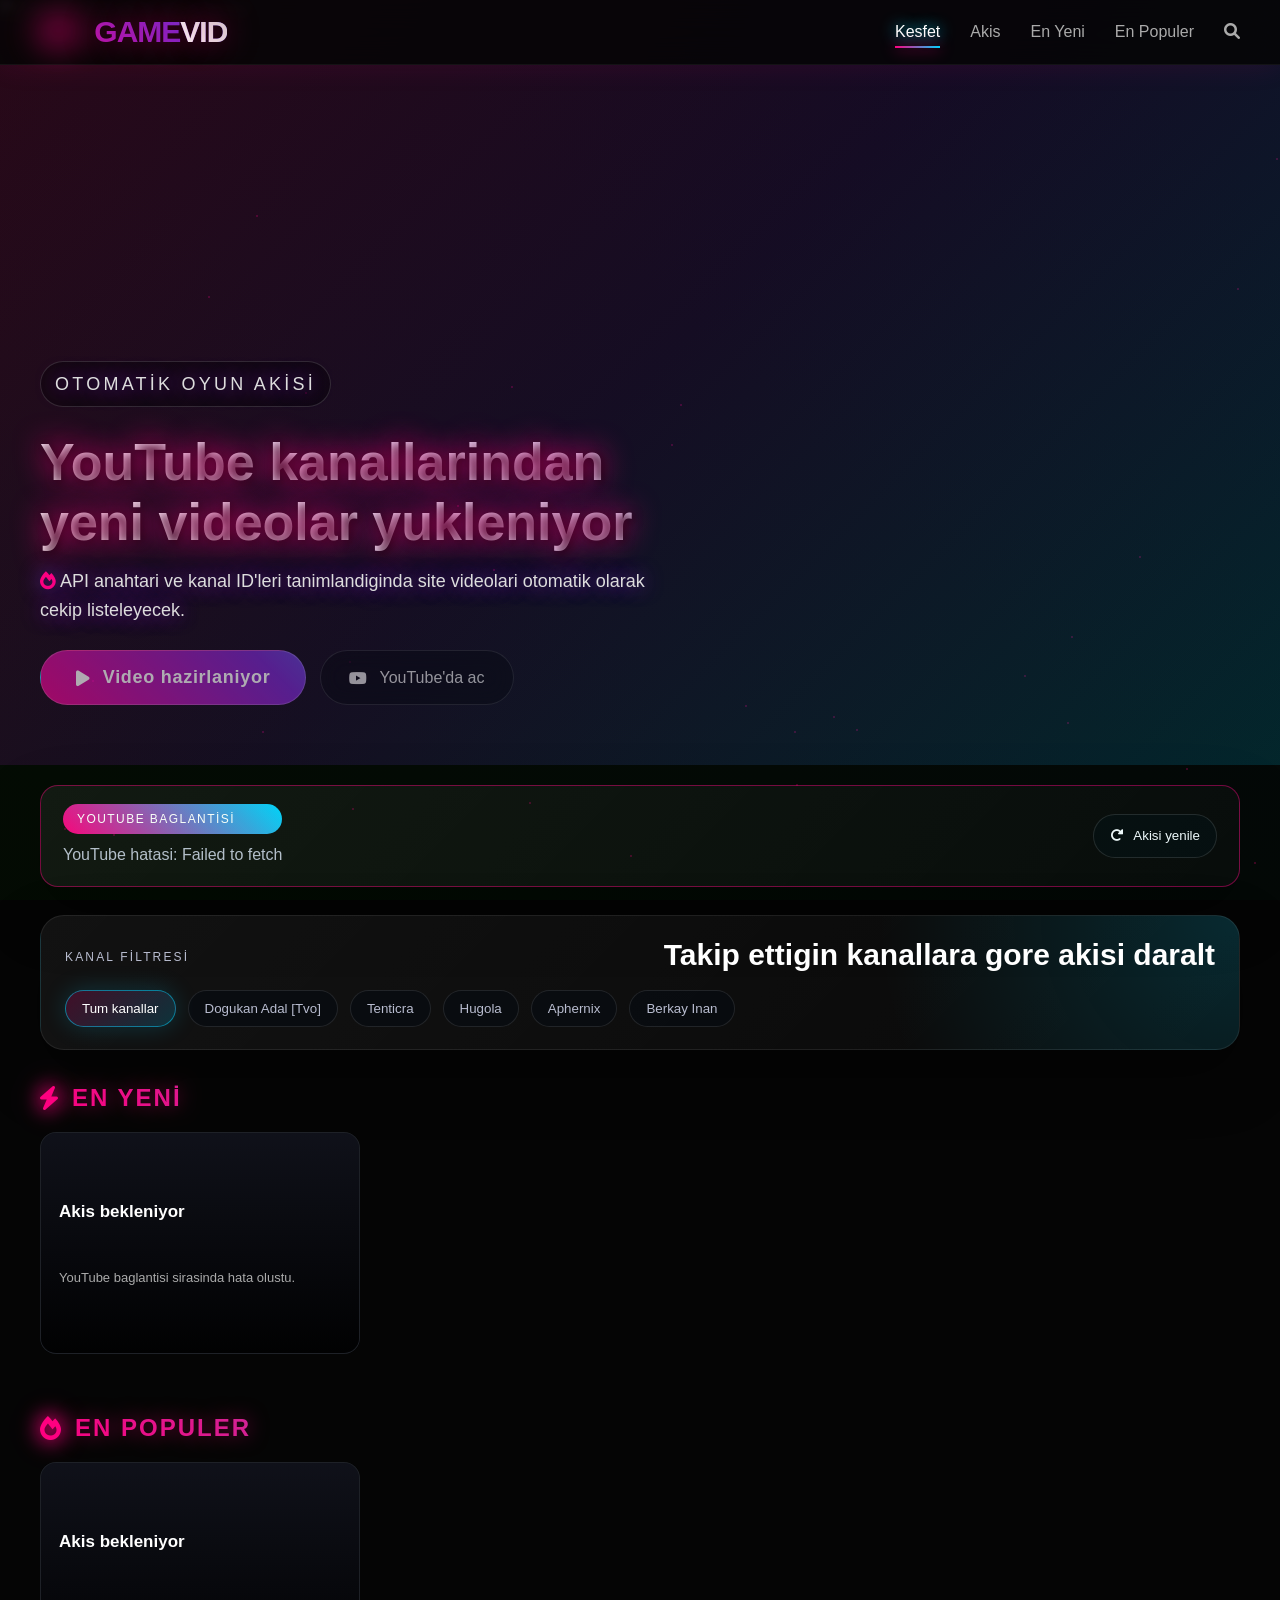
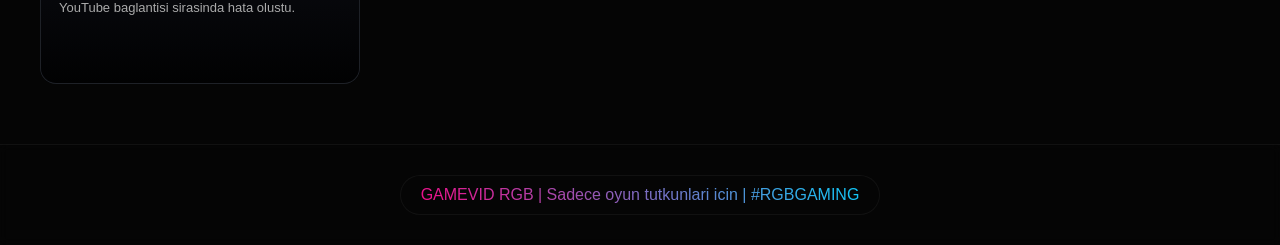
==== index.html @ bfeaae74 "Initial site" ====
﻿<!DOCTYPE html>
<html lang="tr">
<head>
    <meta charset="UTF-8">
    <meta name="viewport" content="width=device-width, initial-scale=1.0, maximum-scale=1.0, user-scalable=no">
    <title>GameVid RGB | Oyun Videolari Akista</title>
    <meta name="theme-color" content="#0a0d17">
    <link rel="icon" type="image/svg+xml" href="favicon.svg">
    <link rel="stylesheet" href="https://cdnjs.cloudflare.com/ajax/libs/font-awesome/6.0.0-beta3/css/all.min.css">
    <link rel="stylesheet" href="style.css">
</head>
<body>
    <header>
        <div class="logo"><i class="fas fa-gamepad"></i> GAME<span>VID</span></div>
        <nav>
            <a href="#" class="active">Kesfet</a>
            <a href="#feedStatus">Akis</a>
            <a href="#row-newest">En Yeni</a>
            <a href="#row-popular">En Populer</a>
            <a href="#" aria-label="Ara"><i class="fas fa-search"></i></a>
        </nav>
    </header>

    <section class="hero">
        <img id="heroImage" class="hero-bg" src="https://images.pexels.com/photos/3165335/pexels-photo-3165335.jpeg?auto=compress&cs=tinysrgb&w=1260&h=750&dpr=2" alt="GameVid one cikan video kapagi">
        <div class="hero-content">
            <p class="eyebrow">Otomatik oyun akisi</p>
            <h1 id="heroTitle">YouTube kanallarindan yeni videolar yukleniyor</h1>
            <p id="heroDescription"><i class="fas fa-fire"></i> API anahtari ve kanal ID'leri tanimlandiginda site videolari otomatik olarak cekip listeleyecek.</p>
            <div class="hero-actions">
                <button id="heroButton" class="btn-play" type="button" disabled>
                    <i class="fas fa-play"></i>
                    Video hazirlaniyor
                </button>
                <a id="heroLink" class="btn-secondary" href="#" target="_blank" rel="noopener noreferrer" aria-disabled="true">
                    <i class="fab fa-youtube"></i>
                    YouTube'da ac
                </a>
            </div>
        </div>
    </section>

    <section class="feed-status" id="feedStatus" aria-live="polite">
        <div class="feed-status-card">
            <div class="feed-status-copy">
                <span class="status-pill">YouTube baglantisi</span>
                <p id="feedStatusText">Yapilandirma bekleniyor.</p>
            </div>
            <button id="refreshFeedButton" class="feed-refresh-button" type="button">
                <i class="fas fa-rotate-right"></i>
                Akisi yenile
            </button>
        </div>
    </section>

    <section class="filter-shell" aria-label="Kanal filtreleri">
        <div class="filter-header">
            <p class="filter-kicker">Kanal filtresi</p>
            <h2>Takip ettigin kanallara gore akisi daralt</h2>
        </div>
        <div id="channelFilters" class="filter-chips"></div>
    </section>

    <section class="row-container" data-section="newest">
        <h2 class="row-title"><i class="fas fa-bolt"></i> En Yeni</h2>
        <div class="video-row js-dynamic-row" id="row-newest"></div>
    </section>

    <section class="row-container" data-section="popular">
        <h2 class="row-title"><i class="fas fa-fire"></i> En Populer</h2>
        <div class="video-row js-dynamic-row" id="row-popular"></div>
    </section>

    <div id="gamePlayer" class="player-overlay" aria-live="polite">
        <div class="player-header">
            <span id="playerTitle"><i class="fas fa-play"></i> Simdi oynatiliyor</span>
            <div class="player-controls">
                <i class="fas fa-expand" onclick="toggleExpand()" title="Buyut veya kucult"></i>
                <i class="fas fa-times" onclick="closePlayer()" title="Kapat"></i>
            </div>
        </div>
        <div class="video-wrapper">
            <iframe id="youtubeFrame" src="" allow="autoplay; encrypted-media" allowfullscreen title="Oynatici"></iframe>
        </div>
    </div>

    <footer>
        <p>GAMEVID RGB | Sadece oyun tutkunlari icin | #RGBGAMING</p>
    </footer>

    <script src="youtube-config.js"></script>
    <script src="app.js"></script>
</body>
</html>
---- style.css ----
﻿* {
    box-sizing: border-box;
    margin: 0;
    padding: 0;
    font-family: 'Segoe UI', 'Poppins', sans-serif;
}

:root {
    --bg: #050505;
    --bg-soft: rgba(10, 10, 18, 0.78);
    --text: #ffffff;
    --text-soft: #b9bdd0;
    --accent-a: #ff0080;
    --accent-b: #7928ca;
    --accent-c: #00d4ff;
    --line: rgba(255, 255, 255, 0.08);
    --shadow: 0 24px 60px rgba(0, 0, 0, 0.45);
}

html {
    scroll-behavior: smooth;
}

body {
    background-color: var(--bg);
    color: var(--text);
    overflow-x: hidden;
    position: relative;
}

body::before {
    content: "";
    position: fixed;
    inset: 0;
    background: linear-gradient(
        45deg,
        rgba(255, 0, 0, 0.03) 0%,
        rgba(0, 255, 0, 0.03) 33%,
        rgba(0, 0, 255, 0.03) 66%,
        rgba(255, 0, 255, 0.03) 100%
    );
    background-size: 400% 400%;
    animation: rgbBackground 15s ease infinite;
    pointer-events: none;
    z-index: 0;
}

header,
.hero,
.row-container,
footer,
.player-overlay {
    position: relative;
    z-index: 1;
}

::-webkit-scrollbar {
    width: 8px;
    height: 8px;
}

::-webkit-scrollbar-track {
    background: #0a0a0a;
}

::-webkit-scrollbar-thumb {
    background: linear-gradient(180deg, var(--accent-a), var(--accent-b), var(--accent-c));
    border-radius: 999px;
}

header {
    position: fixed;
    top: 0;
    width: 100%;
    z-index: 100;
    padding: 15px 40px;
    background: rgba(5, 5, 5, 0.85);
    backdrop-filter: blur(15px);
    display: flex;
    align-items: center;
    justify-content: space-between;
    border-bottom: 1px solid rgba(255, 255, 255, 0.05);
    box-shadow: 0 0 30px rgba(255, 0, 128, 0.1);
}

.logo {
    font-size: 30px;
    font-weight: 800;
    letter-spacing: -1px;
    background: linear-gradient(45deg, var(--accent-a), var(--accent-b), var(--accent-c), var(--accent-a));
    background-size: 300% 300%;
    -webkit-background-clip: text;
    background-clip: text;
    color: transparent;
    animation: rgbText 6s ease infinite;
    text-shadow: 0 0 30px rgba(255, 0, 128, 0.5);
}

.logo span {
    background: linear-gradient(45deg, #ffffff, #cfcfcf);
    -webkit-background-clip: text;
    background-clip: text;
    color: transparent;
}

.logo i {
    margin-right: 10px;
    filter: drop-shadow(0 0 15px var(--accent-a));
}

nav {
    display: flex;
    align-items: center;
}

nav a {
    color: #aaaaaa;
    text-decoration: none;
    margin-left: 30px;
    font-weight: 500;
    transition: all 0.3s;
    font-size: 16px;
    position: relative;
    padding: 5px 0;
}

nav a:hover,
nav a.active {
    color: #ffffff;
    text-shadow: 0 0 15px var(--accent-c);
}

nav a::after {
    content: "";
    position: absolute;
    bottom: -2px;
    left: 0;
    width: 0;
    height: 2px;
    background: linear-gradient(90deg, var(--accent-a), var(--accent-c));
    transition: width 0.3s;
    box-shadow: 0 0 15px var(--accent-a);
}

nav a:hover::after,
nav a.active::after {
    width: 100%;
}

.hero {
    min-height: 85vh;
    position: relative;
    display: flex;
    align-items: flex-end;
    padding: 120px 40px 60px;
    margin-bottom: 20px;
    isolation: isolate;
}

.hero::after {
    content: "";
    position: absolute;
    inset: 0;
    background: linear-gradient(
        135deg,
        rgba(255, 0, 128, 0.15) 0%,
        rgba(121, 40, 202, 0.15) 50%,
        rgba(0, 212, 255, 0.15) 100%
    );
    pointer-events: none;
    z-index: 2;
}

.hero-bg {
    position: absolute;
    inset: 0;
    width: 100%;
    height: 100%;
    object-fit: cover;
    opacity: 0.4;
    filter: blur(3px) brightness(0.8);
    pointer-events: none;
}

.hero-content {
    position: relative;
    z-index: 5;
    max-width: 650px;
}

.hero-actions {
    display: flex;
    flex-wrap: wrap;
    gap: 14px;
}

.eyebrow {
    display: inline-flex;
    align-items: center;
    gap: 8px;
    margin-bottom: 16px;
    padding: 8px 14px;
    border-radius: 999px;
    border: 1px solid rgba(255, 255, 255, 0.14);
    background: rgba(0, 0, 0, 0.35);
    color: var(--text-soft);
    font-size: 13px;
    letter-spacing: 0.18em;
    text-transform: uppercase;
}

.hero h1 {
    font-size: clamp(38px, 6vw, 52px);
    margin-bottom: 15px;
    text-shadow: 0 0 30px var(--accent-a), 2px 2px 10px #000000;
    background: linear-gradient(45deg, #ffffff, #e0e0ff);
    -webkit-background-clip: text;
    background-clip: text;
    color: transparent;
}

.hero p {
    font-size: 18px;
    color: #dddddd;
    margin-bottom: 25px;
    text-shadow: 0 0 20px var(--accent-b);
    line-height: 1.6;
}

.hero p i {
    color: var(--accent-a);
}

.btn-play {
    background: linear-gradient(45deg, var(--accent-a), var(--accent-b), var(--accent-c));
    background-size: 200% 200%;
    color: #ffffff;
    border: 1px solid rgba(255, 255, 255, 0.2);
    padding: 16px 35px;
    font-size: 18px;
    font-weight: 700;
    border-radius: 999px;
    cursor: pointer;
    display: inline-flex;
    align-items: center;
    gap: 12px;
    transition: all 0.4s;
    box-shadow: 0 0 40px rgba(255, 0, 128, 0.6);
    animation: rgbButton 4s ease infinite;
    letter-spacing: 0.04em;
}

.btn-play:hover {
    transform: scale(1.05);
    box-shadow: 0 0 60px var(--accent-c);
    background-position: 100% 0;
}

.btn-secondary {
    display: inline-flex;
    align-items: center;
    gap: 12px;
    padding: 16px 28px;
    border-radius: 999px;
    border: 1px solid rgba(255, 255, 255, 0.16);
    background: rgba(4, 10, 16, 0.58);
    color: var(--text);
    text-decoration: none;
    backdrop-filter: blur(12px);
    transition: transform 0.25s ease, border-color 0.25s ease, box-shadow 0.25s ease;
}

.btn-secondary:hover {
    transform: translateY(-2px);
    border-color: rgba(0, 212, 255, 0.55);
    box-shadow: 0 16px 36px rgba(0, 0, 0, 0.28);
}

.btn-secondary[aria-disabled='true'] {
    pointer-events: none;
    opacity: 0.55;
}

.filter-shell {
    margin: 0 40px 34px;
    padding: 22px 24px;
    border: 1px solid rgba(255, 255, 255, 0.08);
    border-radius: 24px;
    background:
        radial-gradient(circle at top right, rgba(0, 212, 255, 0.16), transparent 30%),
        linear-gradient(135deg, rgba(255, 255, 255, 0.06), rgba(255, 255, 255, 0.02));
    box-shadow: var(--shadow);
    position: relative;
    z-index: 1;
}

.filter-header {
    display: flex;
    align-items: flex-end;
    justify-content: space-between;
    gap: 16px;
    margin-bottom: 18px;
}

.filter-kicker {
    margin-bottom: 8px;
    color: var(--text-soft);
    text-transform: uppercase;
    letter-spacing: 0.18em;
    font-size: 12px;
}

.filter-header h2 {
    font-size: clamp(22px, 3vw, 30px);
    font-weight: 700;
}

.filter-chips {
    display: flex;
    flex-wrap: wrap;
    gap: 12px;
}

.filter-chip {
    border: 1px solid rgba(255, 255, 255, 0.1);
    background: rgba(8, 12, 18, 0.7);
    color: var(--text-soft);
    border-radius: 999px;
    padding: 10px 16px;
    cursor: pointer;
    transition: all 0.25s ease;
}

.filter-chip:hover,
.filter-chip.is-active {
    color: var(--text);
    border-color: rgba(0, 212, 255, 0.5);
    background: linear-gradient(135deg, rgba(255, 0, 128, 0.2), rgba(0, 212, 255, 0.18));
    box-shadow: 0 0 24px rgba(0, 212, 255, 0.18);
}

.row-container {
    padding: 0 40px;
    margin-bottom: 40px;
}

.row-title {
    font-size: 24px;
    font-weight: 700;
    margin-bottom: 20px;
    display: flex;
    align-items: center;
    gap: 12px;
    text-transform: uppercase;
    letter-spacing: 2px;
    background: linear-gradient(45deg, var(--accent-a), var(--accent-c));
    -webkit-background-clip: text;
    background-clip: text;
    color: transparent;
    text-shadow: 0 0 20px rgba(255, 0, 128, 0.5);
}

.row-title i {
    color: var(--accent-a);
    filter: drop-shadow(0 0 10px var(--accent-a));
}

.video-row {
    display: flex;
    gap: 15px;
    overflow-x: auto;
    padding-bottom: 20px;
    scroll-behavior: smooth;
}

.video-card {
    flex: 0 0 auto;
    width: 320px;
    cursor: pointer;
    transition: all 0.3s cubic-bezier(0.175, 0.885, 0.32, 1.275);
    border-radius: 16px;
    background: rgba(13, 16, 24, 0.88);
    backdrop-filter: blur(14px);
    overflow: hidden;
    border: 1px solid var(--line);
    position: relative;
}

.video-card::before {
    content: "";
    position: absolute;
    inset: -2px;
    background: linear-gradient(45deg, var(--accent-a), var(--accent-b), var(--accent-c), var(--accent-a));
    background-size: 300% 300%;
    border-radius: 18px;
    opacity: 0;
    transition: opacity 0.3s;
    z-index: -1;
    animation: rgbBorder 4s linear infinite;
}

.video-card:hover::before {
    opacity: 1;
}

.video-card:hover {
    transform: translateY(-8px) scale(1.02);
    box-shadow: var(--shadow), 0 0 30px rgba(255, 0, 128, 0.4);
    border-color: transparent;
}

.thumbnail {
    position: relative;
    height: 182px;
    background-size: cover;
    background-position: center;
    transition: filter 0.3s;
}

.thumbnail::after {
    content: "";
    position: absolute;
    inset: 0;
    background: linear-gradient(to top, rgba(5, 8, 12, 0.9), rgba(5, 8, 12, 0.1));
}

.video-badge {
    position: absolute;
    top: 12px;
    left: 12px;
    z-index: 1;
    max-width: calc(100% - 88px);
    padding: 7px 10px;
    border-radius: 999px;
    background: rgba(0, 0, 0, 0.6);
    border: 1px solid rgba(255, 255, 255, 0.12);
    font-size: 11px;
    color: #f7fbff;
    letter-spacing: 0.04em;
    backdrop-filter: blur(10px);
    overflow: hidden;
    text-overflow: ellipsis;
    white-space: nowrap;
}

.video-card:hover .thumbnail {
    filter: brightness(1.1);
}

.duration {
    position: absolute;
    z-index: 1;
    right: 10px;
    bottom: 10px;
    background: rgba(0, 0, 0, 0.8);
    padding: 4px 10px;
    border-radius: 20px;
    font-size: 12px;
    font-weight: 700;
    border: 1px solid rgba(255, 0, 128, 0.5);
    color: #ffffff;
    text-shadow: 0 0 8px var(--accent-a);
}

.card-info {
    padding: 18px;
    background: linear-gradient(to top, rgba(0, 0, 0, 0.9), rgba(20, 20, 30, 0.5));
}

.card-info h3 {
    font-size: 17px;
    margin-bottom: 10px;
    line-height: 1.45;
    min-height: 50px;
    display: -webkit-box;
    -webkit-line-clamp: 2;
    -webkit-box-orient: vertical;
    overflow: hidden;
    font-weight: 600;
}

.card-meta {
    display: grid;
    gap: 8px;
}

.card-info p {
    font-size: 13px;
    color: #aaaaaa;
    display: flex;
    align-items: center;
    gap: 5px;
}

.card-info p i {
    color: var(--accent-a);
    font-size: 10px;
}

.card-actions {
    display: flex;
    gap: 10px;
    margin-top: 16px;
}

.card-action {
    flex: 1;
    display: inline-flex;
    align-items: center;
    justify-content: center;
    gap: 8px;
    min-height: 42px;
    padding: 0 14px;
    border-radius: 12px;
    font-size: 13px;
    font-weight: 600;
    text-decoration: none;
    cursor: pointer;
    transition: transform 0.2s ease, border-color 0.2s ease, background 0.2s ease;
}

.card-action:hover {
    transform: translateY(-1px);
}

.primary-action {
    border: 1px solid rgba(255, 255, 255, 0.12);
    background: linear-gradient(135deg, rgba(255, 0, 128, 0.22), rgba(121, 40, 202, 0.32));
    color: #ffffff;
}

.secondary-action {
    border: 1px solid rgba(255, 255, 255, 0.12);
    background: rgba(255, 255, 255, 0.04);
    color: #f2f7ff;
}

.player-overlay {
    position: fixed;
    right: 30px;
    bottom: 30px;
    width: min(420px, calc(100vw - 32px));
    background: rgba(5, 5, 15, 0.9);
    backdrop-filter: blur(20px);
    border-radius: 20px;
    overflow: hidden;
    z-index: 999;
    box-shadow: 0 0 50px rgba(255, 0, 128, 0.3);
    border: 1px solid rgba(255, 255, 255, 0.1);
    display: none;
    flex-direction: column;
    transition: all 0.4s cubic-bezier(0.175, 0.885, 0.32, 1.275);
}

.player-overlay::after {
    content: "";
    position: absolute;
    inset: 0;
    border-radius: 20px;
    padding: 2px;
    background: linear-gradient(45deg, var(--accent-a), var(--accent-b), var(--accent-c), var(--accent-a));
    background-size: 300% 300%;
    -webkit-mask: linear-gradient(#fff 0 0) content-box, linear-gradient(#fff 0 0);
    -webkit-mask-composite: xor;
    mask-composite: exclude;
    pointer-events: none;
    animation: rgbBorder 4s linear infinite;
    opacity: 0.8;
}

.player-overlay.expanded {
    top: 50%;
    left: 50%;
    transform: translate(-50%, -50%);
    width: min(1100px, 85vw);
    right: auto;
    bottom: auto;
    box-shadow: 0 0 100px var(--accent-a);
}

.player-header {
    padding: 14px 20px;
    background: rgba(0, 0, 0, 0.5);
    display: flex;
    justify-content: space-between;
    align-items: center;
    border-bottom: 1px solid rgba(255, 255, 255, 0.05);
}

.player-header span {
    display: inline-flex;
    align-items: center;
    gap: 8px;
    font-weight: 700;
    background: linear-gradient(45deg, var(--accent-a), var(--accent-c));
    -webkit-background-clip: text;
    background-clip: text;
    color: transparent;
}

.player-controls i {
    margin-left: 20px;
    cursor: pointer;
    color: #cccccc;
    transition: all 0.2s;
    font-size: 18px;
}

.player-controls i:hover {
    color: var(--accent-a);
    text-shadow: 0 0 15px var(--accent-a);
    transform: scale(1.1);
}

.video-wrapper {
    position: relative;
    padding-bottom: 56.25%;
    height: 0;
    background: #000000;
}

.video-wrapper iframe {
    position: absolute;
    inset: 0;
    width: 100%;
    height: 100%;
    border: none;
}

footer {
    padding: 30px 40px;
    text-align: center;
    color: #666666;
    border-top: 1px solid rgba(255, 255, 255, 0.05);
    margin-top: 30px;
    backdrop-filter: blur(5px);
}

footer p {
    background: linear-gradient(45deg, var(--accent-a), var(--accent-c));
    -webkit-background-clip: text;
    background-clip: text;
    color: transparent;
    display: inline-block;
    padding: 10px 20px;
    border-radius: 30px;
    background-color: rgba(0, 0, 0, 0.3);
    border: 1px solid rgba(255, 255, 255, 0.05);
}

.particle {
    position: fixed;
    width: 2px;
    height: 2px;
    background: var(--accent-a);
    border-radius: 50%;
    box-shadow: 0 0 20px var(--accent-c);
    opacity: 0.3;
    pointer-events: none;
    z-index: 0;
    animation-name: floatParticle;
    animation-iteration-count: infinite;
    animation-direction: alternate;
    animation-timing-function: ease-in-out;
}

@keyframes rgbBackground {
    0% {
        background-position: 0% 50%;
    }
    50% {
        background-position: 100% 50%;
    }
    100% {
        background-position: 0% 50%;
    }
}

@keyframes rgbText {
    0% {
        background-position: 0% 50%;
    }
    50% {
        background-position: 100% 50%;
    }
    100% {
        background-position: 0% 50%;
    }
}

@keyframes rgbButton {
    0% {
        background-position: 0% 50%;
    }
    50% {
        background-position: 100% 50%;
    }
    100% {
        background-position: 0% 50%;
    }
}

@keyframes rgbBorder {
    0% {
        background-position: 0% 0%;
    }
    100% {
        background-position: 300% 0%;
    }
}

@keyframes floatParticle {
    0% {
        transform: translateY(0) translateX(0);
        opacity: 0;
    }
    50% {
        opacity: 0.5;
    }
    100% {
        transform: translateY(-30px) translateX(20px);
        opacity: 0;
    }
}

@media (max-width: 768px) {
    header {
        padding: 15px 20px;
        gap: 16px;
        flex-direction: column;
    }

    nav {
        width: 100%;
        justify-content: center;
        flex-wrap: wrap;
        gap: 12px 18px;
    }

    nav a {
        margin-left: 0;
        font-size: 14px;
    }

    .logo {
        font-size: 24px;
    }

    .hero {
        min-height: 70vh;
        padding: 160px 20px 40px;
    }

    .hero p {
        font-size: 16px;
    }

    .btn-play {
        width: 100%;
        justify-content: center;
    }

    .btn-secondary {
        width: 100%;
        justify-content: center;
    }

    .filter-shell {
        margin: 0 20px 28px;
        padding: 20px;
    }

    .filter-header {
        flex-direction: column;
        align-items: flex-start;
    }

    .row-container {
        padding: 0 20px;
    }

    .video-card {
        width: 260px;
    }

    .player-overlay {
        right: 5%;
        bottom: 20px;
        width: 90%;
    }

    .player-overlay.expanded {
        width: 92vw;
    }
}

.feed-status {
    padding: 0 40px 28px;
}

.feed-status-card {
    display: flex;
    align-items: center;
    justify-content: space-between;
    gap: 16px;
    padding: 18px 22px;
    border: 1px solid rgba(255, 255, 255, 0.08);
    border-radius: 18px;
    background: linear-gradient(135deg, rgba(255, 255, 255, 0.06), rgba(255, 255, 255, 0.02));
    box-shadow: var(--shadow);
}

.feed-status-copy {
    display: grid;
    gap: 8px;
}

.feed-refresh-button {
    flex: 0 0 auto;
    display: inline-flex;
    align-items: center;
    gap: 10px;
    min-height: 44px;
    padding: 0 16px;
    border: 1px solid rgba(255, 255, 255, 0.12);
    border-radius: 999px;
    background: rgba(6, 13, 18, 0.7);
    color: #f5fbff;
    cursor: pointer;
    transition: transform 0.2s ease, border-color 0.2s ease, background 0.2s ease;
}

.feed-refresh-button:hover {
    transform: translateY(-1px);
    border-color: rgba(0, 212, 255, 0.45);
    background: rgba(8, 16, 24, 0.92);
}

.feed-status-card[data-mode='success'] {
    border-color: rgba(0, 212, 255, 0.4);
}

.feed-status-card[data-mode='error'] {
    border-color: rgba(255, 0, 128, 0.45);
}

.feed-status-card[data-mode='warning'] {
    border-color: rgba(255, 184, 0, 0.45);
}

.status-pill {
    flex: 0 0 auto;
    padding: 8px 14px;
    border-radius: 999px;
    font-size: 12px;
    letter-spacing: 0.12em;
    text-transform: uppercase;
    color: #ffffff;
    background: linear-gradient(45deg, var(--accent-a), var(--accent-c));
}

#feedStatusText {
    color: var(--text-soft);
    line-height: 1.6;
}

.empty-card {
    min-height: 220px;
    display: flex;
    align-items: center;
}

.empty-card .card-info {
    width: 100%;
    min-height: 220px;
    display: flex;
    flex-direction: column;
    justify-content: center;
    gap: 10px;
}

.empty-card .card-info h3 {
    white-space: normal;
}

.hero .btn-play:disabled {
    cursor: not-allowed;
    opacity: 0.65;
    box-shadow: none;
}

.card-info p + p {
    margin-top: 4px;
}

@media (max-width: 768px) {
    .feed-status {
        padding: 0 20px 24px;
    }

    .feed-status-card {
        align-items: flex-start;
        flex-direction: column;
    }

    .feed-refresh-button {
        width: 100%;
        justify-content: center;
    }
}
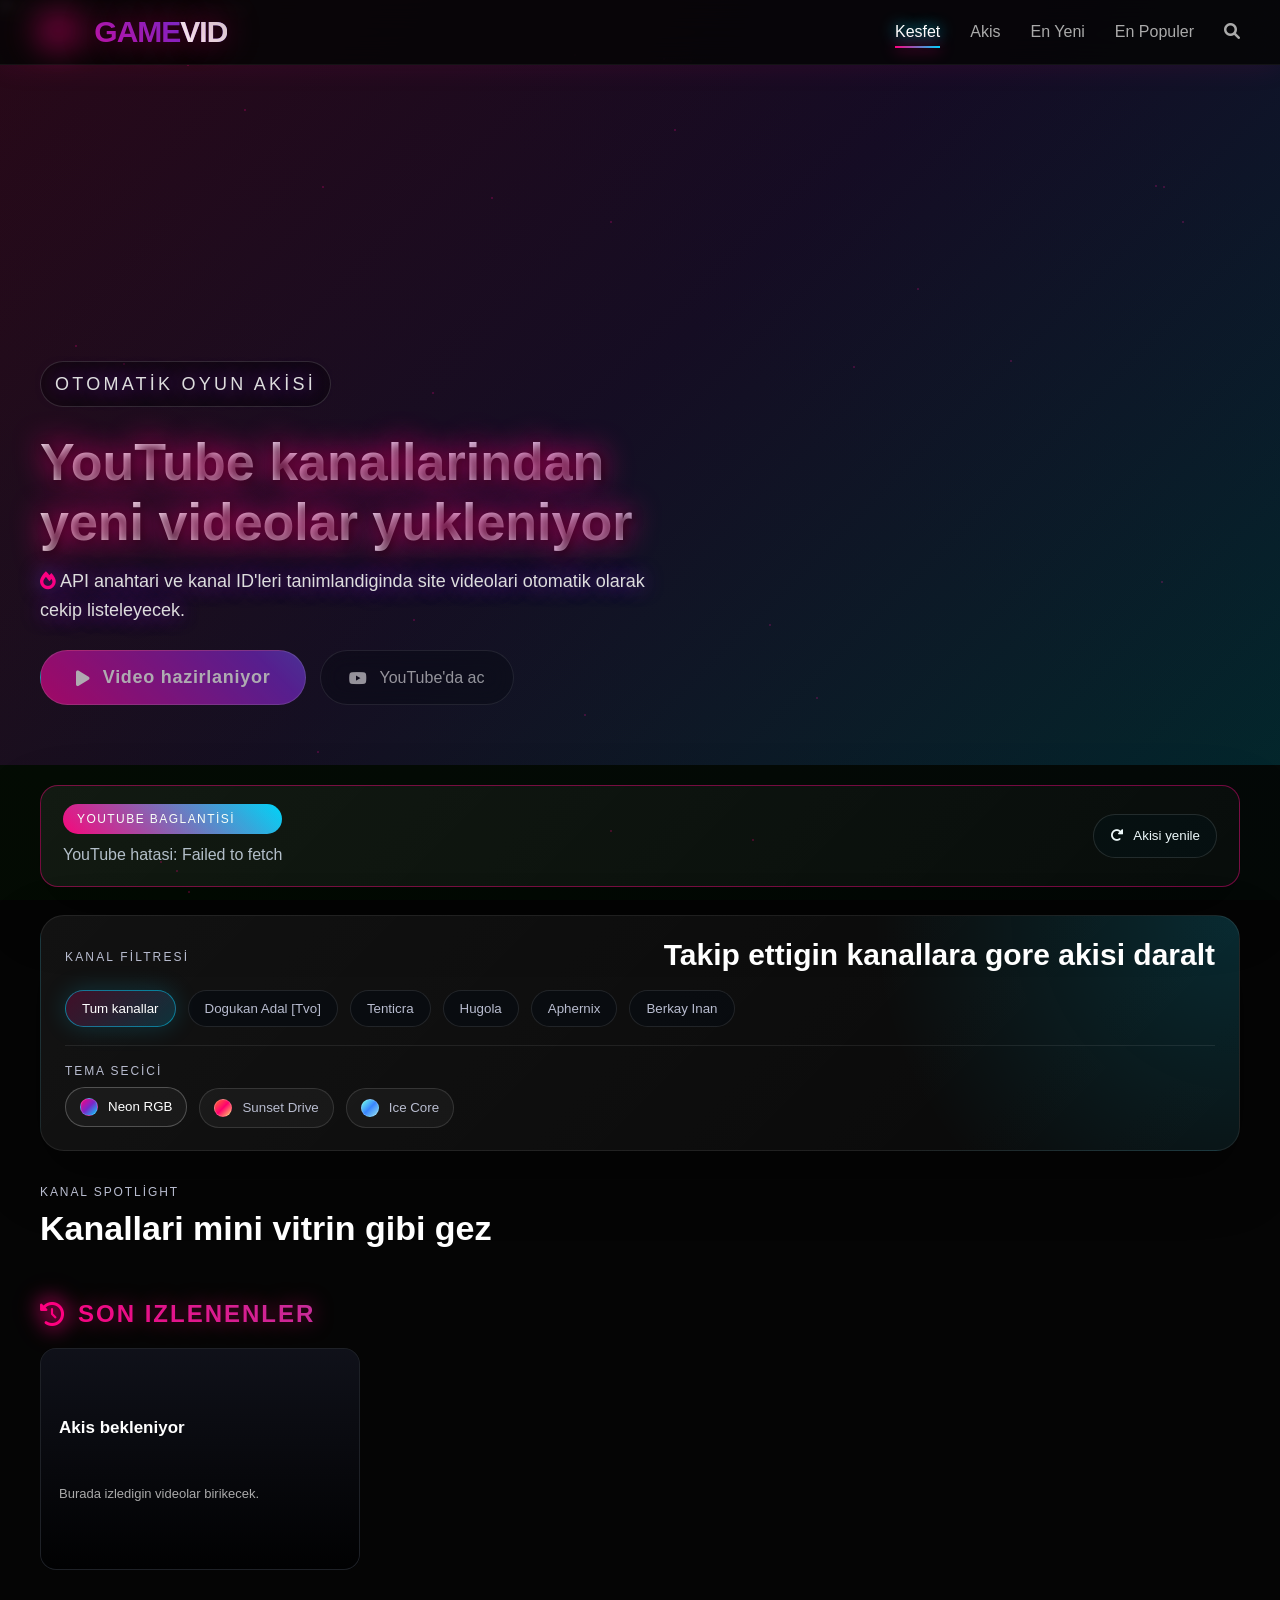
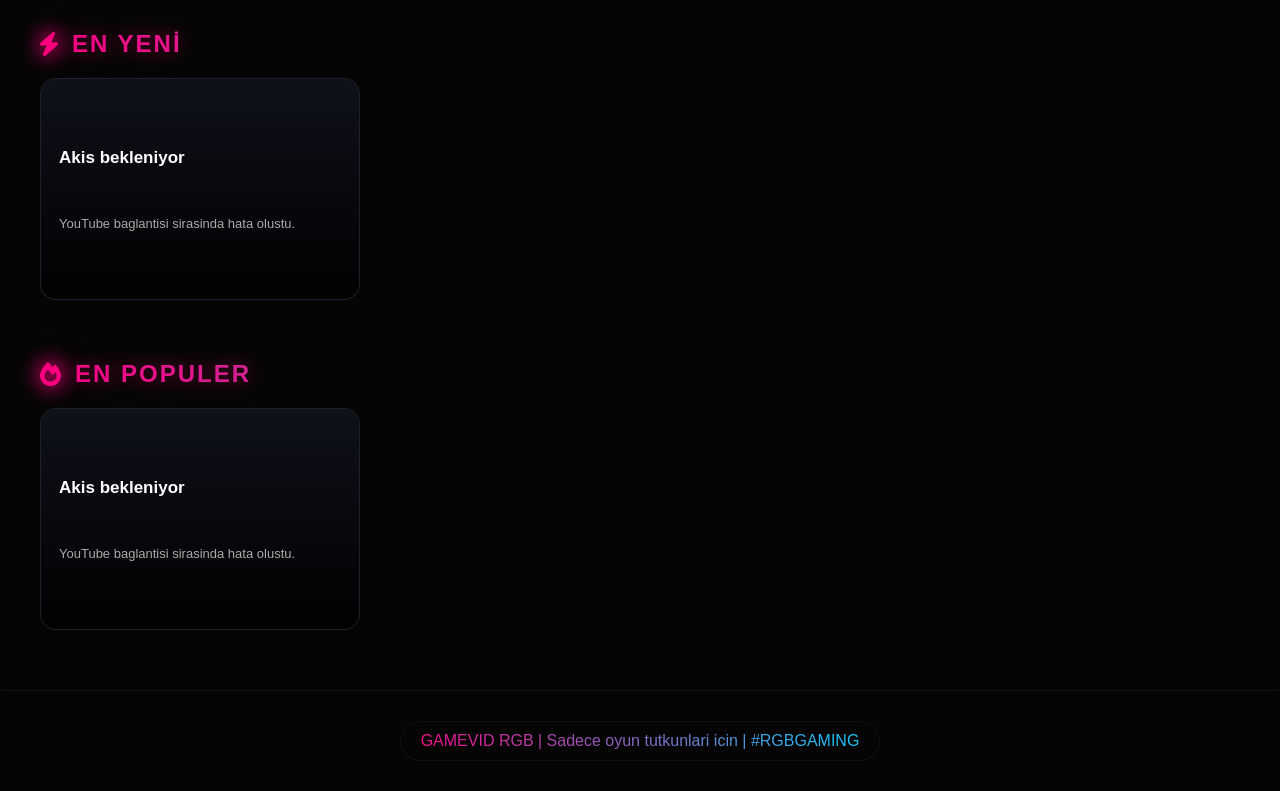
==== commit 898a9567: "Add recent videos, channel spotlight, and theme picker" ====
--- a/index.html
+++ b/index.html
@@ -59,6 +59,23 @@
             <h2>Takip ettigin kanallara gore akisi daralt</h2>
         </div>
         <div id="channelFilters" class="filter-chips"></div>
+        <div class="theme-shell">
+            <p class="theme-label">Tema secici</p>
+            <div id="themePicker" class="theme-picker"></div>
+        </div>
+    </section>
+
+    <section class="channel-shell" aria-label="Kanal spotlight">
+        <div class="section-heading">
+            <p class="section-kicker">Kanal spotlight</p>
+            <h2>Kanallari mini vitrin gibi gez</h2>
+        </div>
+        <div id="channelSpotlights" class="channel-grid"></div>
+    </section>
+
+    <section class="row-container" data-section="recent">
+        <h2 class="row-title"><i class="fas fa-history"></i> Son Izlenenler</h2>
+        <div class="video-row" id="row-recent"></div>
     </section>
 
     <section class="row-container" data-section="newest">
--- a/style.css
+++ b/style.css
@@ -15,6 +15,26 @@
     --accent-c: #00d4ff;
     --line: rgba(255, 255, 255, 0.08);
     --shadow: 0 24px 60px rgba(0, 0, 0, 0.45);
+}
+
+body[data-theme='sunset-drive'] {
+    --bg: #0d0710;
+    --bg-soft: rgba(24, 12, 18, 0.82);
+    --text: #fff7f2;
+    --text-soft: #d8c5cb;
+    --accent-a: #ff6b35;
+    --accent-b: #ff006e;
+    --accent-c: #ffd166;
+}
+
+body[data-theme='ice-core'] {
+    --bg: #061018;
+    --bg-soft: rgba(10, 24, 32, 0.82);
+    --text: #effcff;
+    --text-soft: #b4d4de;
+    --accent-a: #6fffe9;
+    --accent-b: #3a86ff;
+    --accent-c: #90e0ef;
 }
 
 html {
@@ -294,6 +314,66 @@
     z-index: 1;
 }
 
+.theme-shell {
+    margin-top: 18px;
+    padding-top: 18px;
+    border-top: 1px solid rgba(255, 255, 255, 0.08);
+}
+
+.theme-label,
+.section-kicker {
+    margin-bottom: 10px;
+    color: var(--text-soft);
+    text-transform: uppercase;
+    letter-spacing: 0.16em;
+    font-size: 12px;
+}
+
+.theme-picker {
+    display: flex;
+    flex-wrap: wrap;
+    gap: 12px;
+}
+
+.theme-chip {
+    display: inline-flex;
+    align-items: center;
+    gap: 10px;
+    border: 1px solid rgba(255, 255, 255, 0.12);
+    background: rgba(255, 255, 255, 0.04);
+    color: var(--text-soft);
+    border-radius: 999px;
+    padding: 10px 14px;
+    cursor: pointer;
+    transition: all 0.2s ease;
+}
+
+.theme-chip:hover,
+.theme-chip.is-active {
+    color: var(--text);
+    border-color: rgba(255, 255, 255, 0.24);
+    transform: translateY(-1px);
+}
+
+.theme-swatch {
+    width: 18px;
+    height: 18px;
+    border-radius: 50%;
+    border: 1px solid rgba(255, 255, 255, 0.2);
+}
+
+.theme-swatch.rgb-default {
+    background: linear-gradient(135deg, #ff0080, #7928ca, #00d4ff);
+}
+
+.theme-swatch.sunset-drive {
+    background: linear-gradient(135deg, #ff6b35, #ff006e, #ffd166);
+}
+
+.theme-swatch.ice-core {
+    background: linear-gradient(135deg, #6fffe9, #3a86ff, #90e0ef);
+}
+
 .filter-header {
     display: flex;
     align-items: flex-end;
@@ -342,6 +422,88 @@
 .row-container {
     padding: 0 40px;
     margin-bottom: 40px;
+}
+
+.channel-shell {
+    padding: 0 40px 34px;
+    position: relative;
+    z-index: 1;
+}
+
+.section-heading {
+    margin-bottom: 18px;
+}
+
+.section-heading h2 {
+    font-size: clamp(24px, 3.2vw, 34px);
+}
+
+.channel-grid {
+    display: grid;
+    grid-template-columns: repeat(auto-fit, minmax(220px, 1fr));
+    gap: 16px;
+}
+
+.channel-card {
+    border: 1px solid rgba(255, 255, 255, 0.08);
+    border-radius: 20px;
+    overflow: hidden;
+    background: linear-gradient(145deg, rgba(255, 255, 255, 0.05), rgba(10, 15, 24, 0.9));
+    cursor: pointer;
+    transition: transform 0.25s ease, border-color 0.25s ease, box-shadow 0.25s ease;
+}
+
+.channel-card:hover,
+.channel-card.is-active {
+    transform: translateY(-4px);
+    border-color: rgba(0, 212, 255, 0.32);
+    box-shadow: var(--shadow);
+}
+
+.channel-art {
+    height: 120px;
+    background:
+        radial-gradient(circle at top right, rgba(255,255,255,0.15), transparent 30%),
+        linear-gradient(135deg, rgba(255,0,128,0.26), rgba(0,212,255,0.18));
+    background-size: cover;
+    background-position: center;
+}
+
+.channel-copy {
+    padding: 18px;
+}
+
+.channel-handle {
+    margin-bottom: 8px;
+    color: var(--text-soft);
+    font-size: 12px;
+    letter-spacing: 0.12em;
+    text-transform: uppercase;
+}
+
+.channel-copy h3 {
+    margin-bottom: 8px;
+    font-size: 20px;
+}
+
+.channel-copy p {
+    color: var(--text-soft);
+    line-height: 1.55;
+}
+
+.channel-stats {
+    display: flex;
+    flex-wrap: wrap;
+    gap: 10px;
+    margin-top: 14px;
+}
+
+.channel-stats span {
+    padding: 7px 10px;
+    border-radius: 999px;
+    background: rgba(255, 255, 255, 0.05);
+    color: var(--text);
+    font-size: 12px;
 }
 
 .row-title {
@@ -443,6 +605,20 @@
     white-space: nowrap;
 }
 
+.trend-flag {
+    position: absolute;
+    left: 12px;
+    bottom: 12px;
+    z-index: 1;
+    padding: 6px 10px;
+    border-radius: 999px;
+    background: linear-gradient(135deg, rgba(255, 107, 53, 0.95), rgba(255, 0, 110, 0.95));
+    color: #fff;
+    font-size: 11px;
+    font-weight: 700;
+    letter-spacing: 0.05em;
+}
+
 .video-card:hover .thumbnail {
     filter: brightness(1.1);
 }
@@ -779,6 +955,10 @@
         padding: 0 20px;
     }
 
+    .channel-shell {
+        padding: 0 20px 28px;
+    }
+
     .video-card {
         width: 260px;
     }
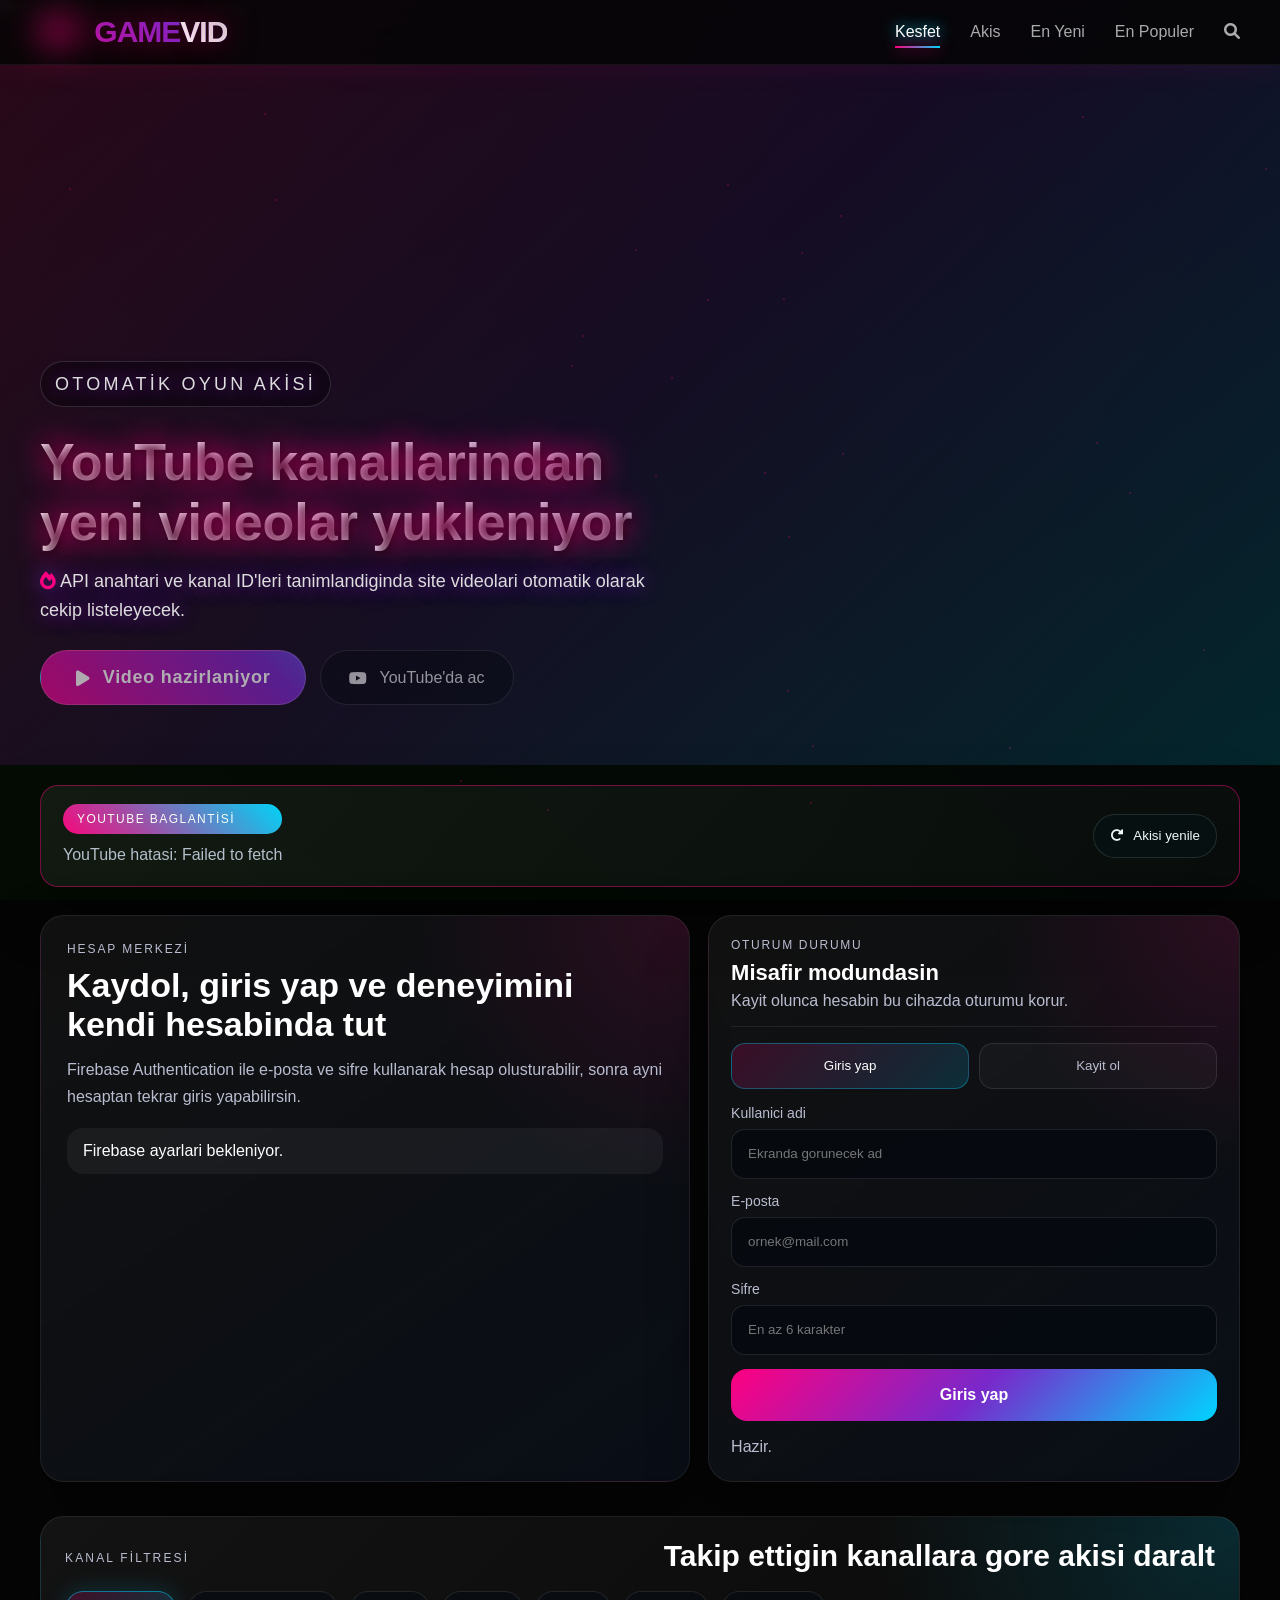
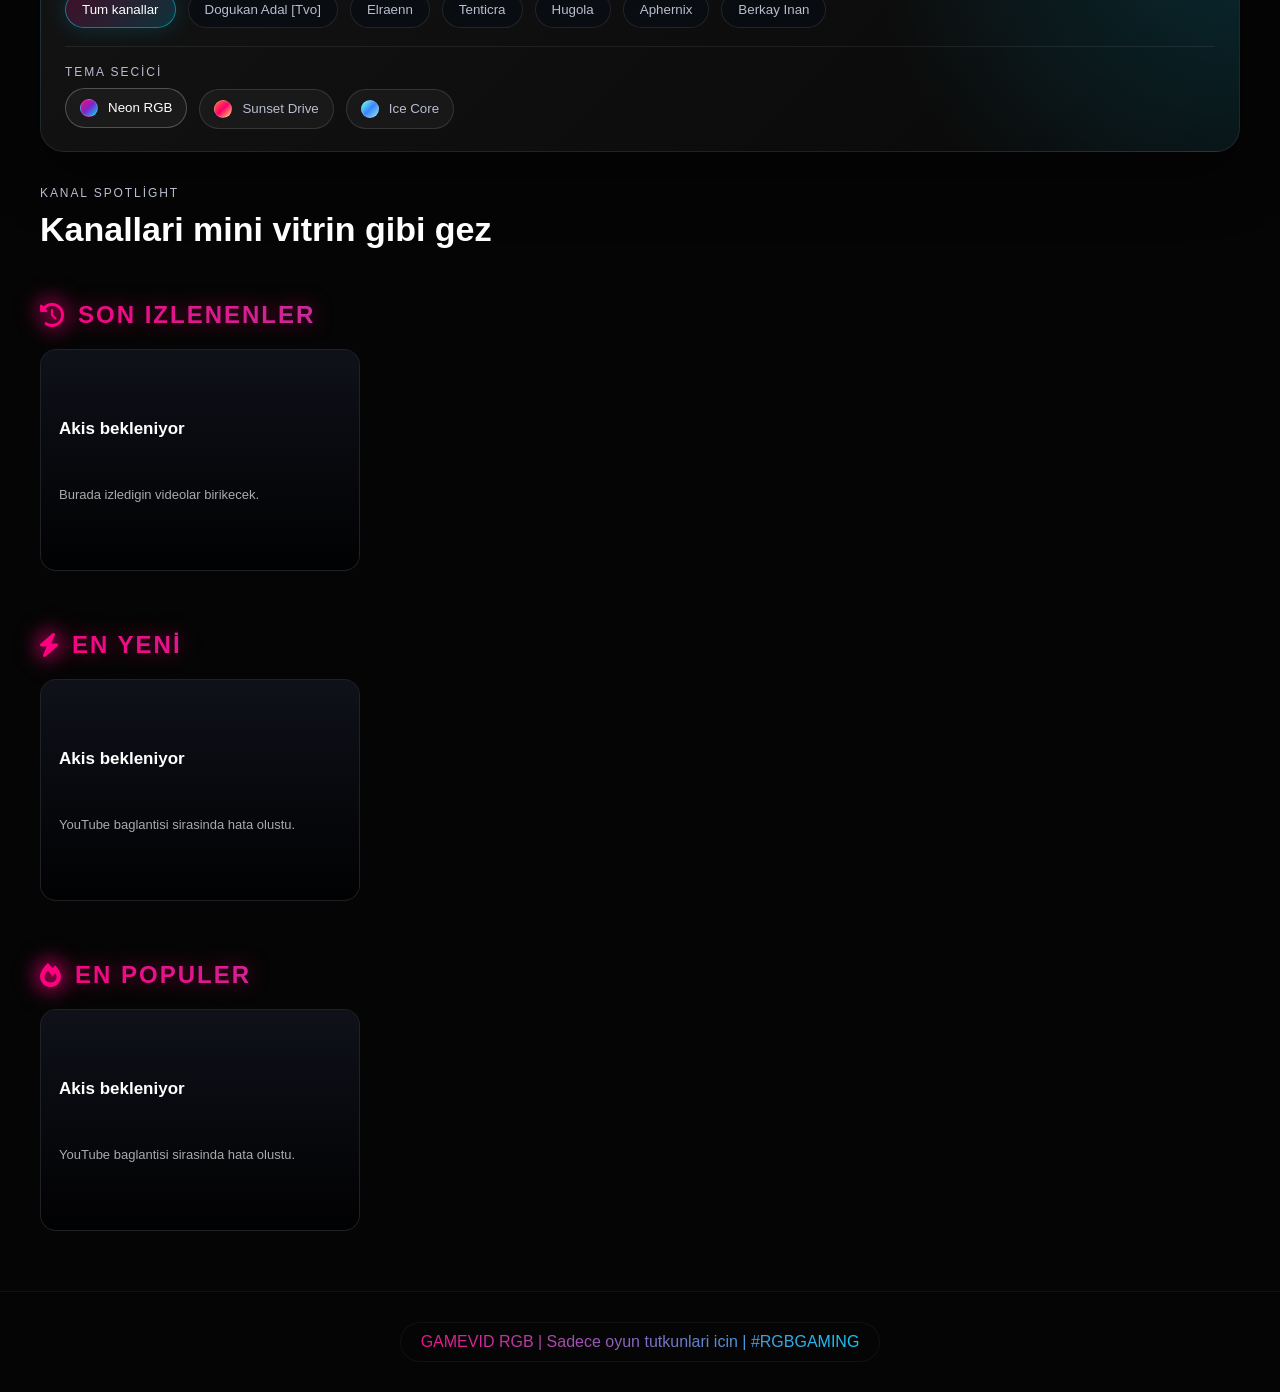
==== commit 0df92917: "Add Elraenn channel" ====
--- a/index.html
+++ b/index.html
@@ -50,6 +50,51 @@
                 <i class="fas fa-rotate-right"></i>
                 Akisi yenile
             </button>
+        </div>
+    </section>
+
+    <section class="auth-shell" aria-label="Hesap merkezi">
+        <div class="auth-overview">
+            <p class="section-kicker">Hesap merkezi</p>
+            <h2>Kaydol, giris yap ve deneyimini kendi hesabinda tut</h2>
+            <p class="auth-copy">Firebase Authentication ile e-posta ve sifre kullanarak hesap olusturabilir, sonra ayni hesaptan tekrar giris yapabilirsin.</p>
+            <div class="auth-status" id="authStatusBanner">Firebase ayarlari bekleniyor.</div>
+        </div>
+
+        <div class="auth-card">
+            <div class="auth-userbox" id="authUserBox">
+                <div>
+                    <p class="auth-user-kicker">Oturum durumu</p>
+                    <h3 id="authUserTitle">Misafir modundasin</h3>
+                    <p id="authUserSubtitle">Kayit olunca hesabin bu cihazda oturumu korur.</p>
+                </div>
+                <button id="authSignOutButton" class="auth-signout" type="button" hidden>Cikis yap</button>
+            </div>
+
+            <div class="auth-toggle">
+                <button class="auth-tab is-active" type="button" data-auth-mode="login">Giris yap</button>
+                <button class="auth-tab" type="button" data-auth-mode="register">Kayit ol</button>
+            </div>
+
+            <form id="authForm" class="auth-form">
+                <label class="auth-field auth-name-field" id="authNameField" hidden>
+                    <span>Kullanici adi</span>
+                    <input id="authNameInput" type="text" placeholder="Ekranda gorunecek ad" autocomplete="nickname">
+                </label>
+
+                <label class="auth-field">
+                    <span>E-posta</span>
+                    <input id="authEmailInput" type="email" placeholder="ornek@mail.com" autocomplete="email" required>
+                </label>
+
+                <label class="auth-field">
+                    <span>Sifre</span>
+                    <input id="authPasswordInput" type="password" placeholder="En az 6 karakter" autocomplete="current-password" required>
+                </label>
+
+                <button id="authSubmitButton" class="auth-submit" type="submit">Giris yap</button>
+                <p class="auth-feedback" id="authFeedback">Hazir.</p>
+            </form>
         </div>
     </section>
 
@@ -106,6 +151,8 @@
     </footer>
 
     <script src="youtube-config.js"></script>
+    <script src="firebase-config.js"></script>
     <script src="app.js"></script>
+    <script type="module" src="auth.js"></script>
 </body>
 </html>
--- a/style.css
+++ b/style.css
@@ -978,6 +978,188 @@
     padding: 0 40px 28px;
 }
 
+.auth-shell {
+    display: grid;
+    grid-template-columns: minmax(280px, 1.1fr) minmax(320px, 0.9fr);
+    gap: 18px;
+    padding: 0 40px 34px;
+    position: relative;
+    z-index: 1;
+}
+
+.auth-overview,
+.auth-card {
+    border: 1px solid rgba(255, 255, 255, 0.08);
+    border-radius: 24px;
+    background:
+        radial-gradient(circle at top right, rgba(255, 0, 128, 0.12), transparent 32%),
+        linear-gradient(145deg, rgba(255, 255, 255, 0.05), rgba(10, 15, 24, 0.92));
+    box-shadow: var(--shadow);
+}
+
+.auth-overview {
+    padding: 26px;
+}
+
+.auth-overview h2 {
+    font-size: clamp(24px, 3vw, 34px);
+    margin-bottom: 12px;
+}
+
+.auth-copy {
+    color: var(--text-soft);
+    line-height: 1.7;
+}
+
+.auth-status {
+    margin-top: 18px;
+    padding: 14px 16px;
+    border-radius: 16px;
+    background: rgba(255, 255, 255, 0.05);
+    color: var(--text);
+}
+
+.auth-status[data-mode='success'] {
+    border: 1px solid rgba(0, 212, 255, 0.32);
+}
+
+.auth-status[data-mode='warning'] {
+    border: 1px solid rgba(255, 184, 0, 0.32);
+}
+
+.auth-status[data-mode='error'] {
+    border: 1px solid rgba(255, 0, 128, 0.32);
+}
+
+.auth-card {
+    padding: 22px;
+}
+
+.auth-userbox {
+    display: flex;
+    align-items: center;
+    justify-content: space-between;
+    gap: 16px;
+    padding-bottom: 16px;
+    margin-bottom: 16px;
+    border-bottom: 1px solid rgba(255, 255, 255, 0.08);
+}
+
+.auth-user-kicker {
+    color: var(--text-soft);
+    font-size: 12px;
+    letter-spacing: 0.14em;
+    text-transform: uppercase;
+    margin-bottom: 8px;
+}
+
+.auth-userbox h3 {
+    font-size: 22px;
+    margin-bottom: 6px;
+}
+
+.auth-userbox p {
+    color: var(--text-soft);
+}
+
+.auth-signout {
+    min-height: 42px;
+    padding: 0 16px;
+    border: 1px solid rgba(255, 255, 255, 0.12);
+    border-radius: 999px;
+    background: rgba(255, 255, 255, 0.05);
+    color: var(--text);
+    cursor: pointer;
+}
+
+.auth-toggle {
+    display: flex;
+    gap: 10px;
+    margin-bottom: 16px;
+}
+
+.auth-tab {
+    flex: 1;
+    min-height: 46px;
+    border: 1px solid rgba(255, 255, 255, 0.1);
+    border-radius: 14px;
+    background: rgba(255, 255, 255, 0.03);
+    color: var(--text-soft);
+    cursor: pointer;
+    transition: all 0.2s ease;
+}
+
+.auth-tab.is-active {
+    color: var(--text);
+    border-color: rgba(0, 212, 255, 0.34);
+    background: linear-gradient(135deg, rgba(255, 0, 128, 0.18), rgba(0, 212, 255, 0.16));
+}
+
+.auth-form {
+    display: grid;
+    gap: 14px;
+}
+
+.auth-field {
+    display: grid;
+    gap: 8px;
+}
+
+.auth-field span {
+    color: var(--text-soft);
+    font-size: 14px;
+}
+
+.auth-field input {
+    width: 100%;
+    min-height: 50px;
+    border: 1px solid rgba(255, 255, 255, 0.1);
+    border-radius: 14px;
+    background: rgba(5, 10, 16, 0.82);
+    color: var(--text);
+    padding: 0 16px;
+    outline: none;
+}
+
+.auth-field input:focus {
+    border-color: rgba(0, 212, 255, 0.45);
+    box-shadow: 0 0 0 3px rgba(0, 212, 255, 0.12);
+}
+
+.auth-submit {
+    min-height: 52px;
+    border: none;
+    border-radius: 16px;
+    background: linear-gradient(135deg, var(--accent-a), var(--accent-b), var(--accent-c));
+    color: #fff;
+    font-size: 16px;
+    font-weight: 700;
+    cursor: pointer;
+}
+
+.auth-submit:disabled {
+    opacity: 0.6;
+    cursor: not-allowed;
+}
+
+.auth-feedback {
+    min-height: 24px;
+    color: var(--text-soft);
+    line-height: 1.5;
+}
+
+.auth-feedback[data-mode='success'] {
+    color: #9df5ff;
+}
+
+.auth-feedback[data-mode='error'] {
+    color: #ff95c2;
+}
+
+.auth-feedback[data-mode='warning'] {
+    color: #ffd36e;
+}
+
 .feed-status-card {
     display: flex;
     align-items: center;
@@ -1078,6 +1260,11 @@
         padding: 0 20px 24px;
     }
 
+    .auth-shell {
+        grid-template-columns: 1fr;
+        padding: 0 20px 28px;
+    }
+
     .feed-status-card {
         align-items: flex-start;
         flex-direction: column;
@@ -1087,4 +1274,13 @@
         width: 100%;
         justify-content: center;
     }
-}
+
+    .auth-userbox {
+        flex-direction: column;
+        align-items: flex-start;
+    }
+
+    .auth-signout {
+        width: 100%;
+    }
+}
